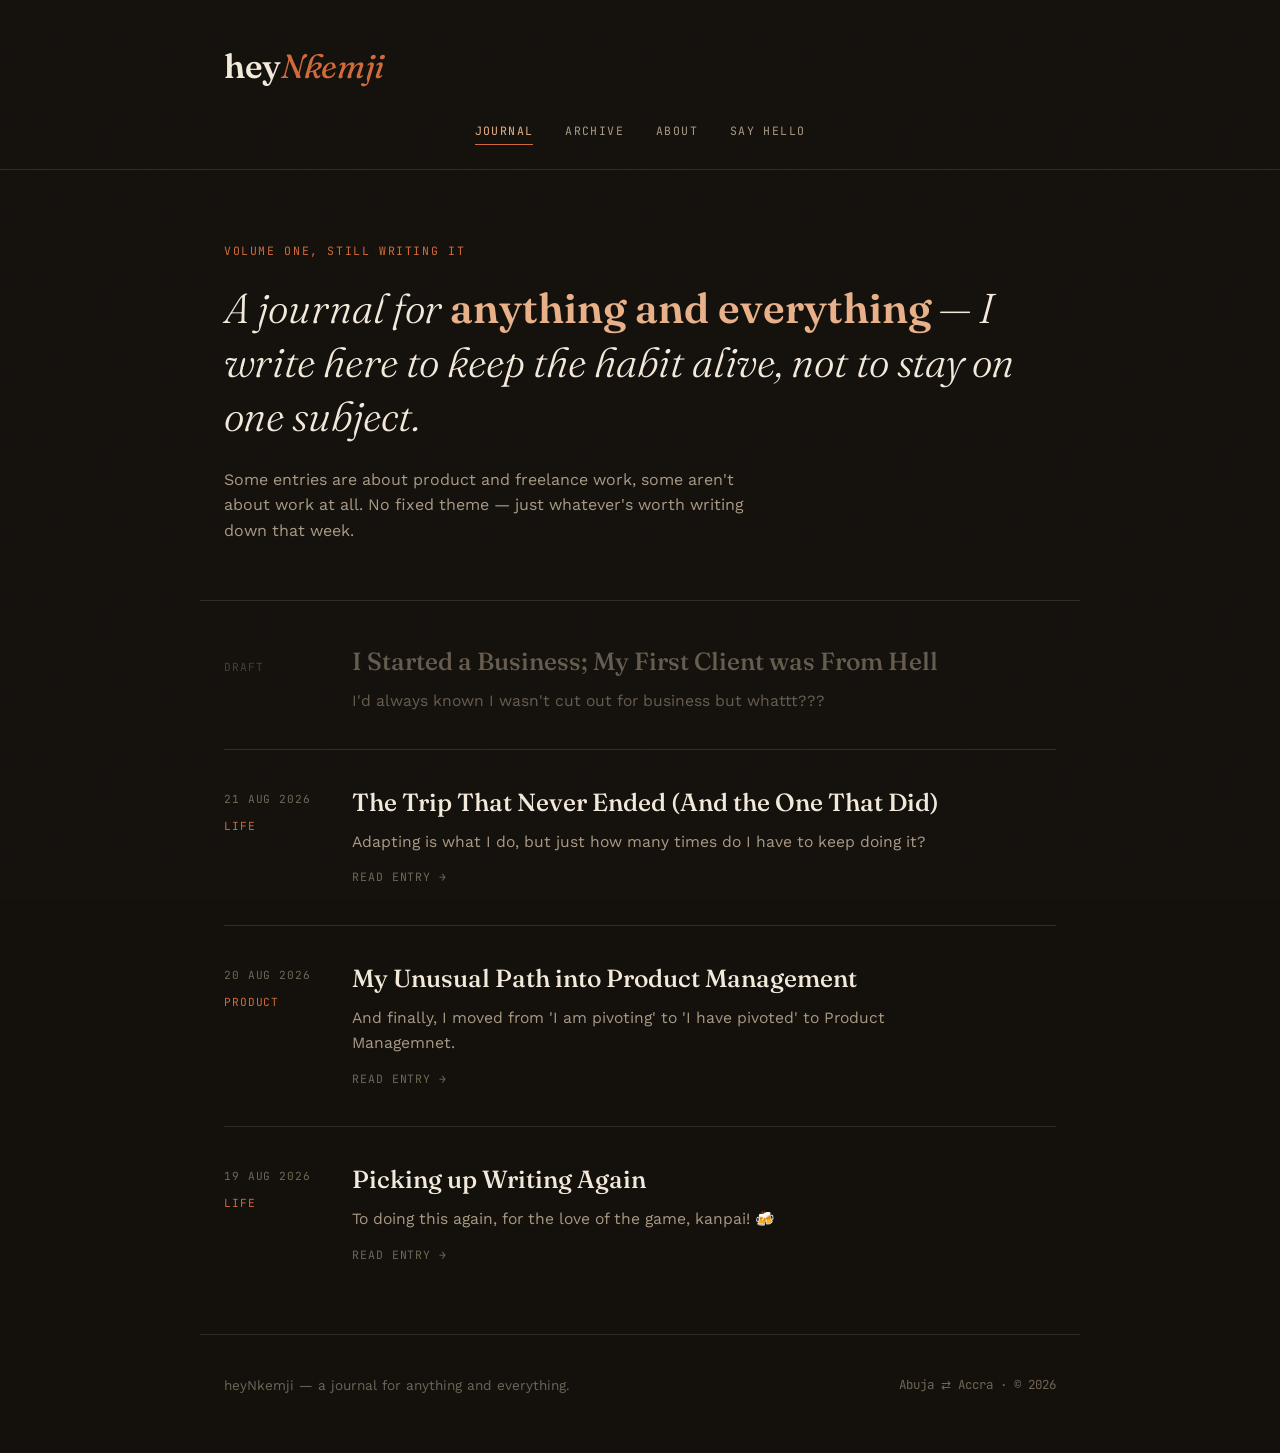
==== index.html @ 1794e3d2 "Updated favicon and OG image" ====
<!DOCTYPE html>
<html lang="en">
<head>
<meta charset="UTF-8">
<meta name="viewport" content="width=device-width, initial-scale=1.0">
<title>heyNkemji — journal</title>
<meta name="description" content="Notes on product, freelance work, and building things — written by Nkemji.">
<link rel="preconnect" href="https://fonts.googleapis.com">
<link rel="preconnect" href="https://fonts.gstatic.com" crossorigin>
<link href="https://fonts.googleapis.com/css2?family=Fraunces:ital,wght@0,300;0,500;0,600;1,300;1,400&family=Work+Sans:wght@400;500&family=JetBrains+Mono:wght@400;500&display=swap" rel="stylesheet">
<link rel="icon" type="image/png" href="/favicon.png">
<link rel="apple-touch-icon" href="/favicon.png">
<link rel="stylesheet" href="css/styles.css">
</head>
<body>

<header class="masthead">
  <div class="masthead__top wrap">
    <a href="index.html" class="wordmark">hey<em>Nkemji</em></a>
    <button class="nav-toggle" aria-label="Toggle navigation" aria-expanded="false">
      <span></span><span></span><span></span>
    </button>
  </div>
  <nav class="site-nav" id="site-nav">
    <div class="wrap" style="display:flex; gap:2rem; flex-wrap:wrap;">
      <a href="index.html" aria-current="page">Journal</a>
      <a href="archive.html">Archive</a>
      <a href="about.html">About</a>
      <a href="contact.html">Say hello</a>
    </div>
  </nav>
</header>

<section class="intro wrap">
  <span class="intro__eyebrow">Volume one, still writing it</span>
  <p class="intro__statement">
    A journal for <strong>anything and everything</strong> — I write here to keep the habit alive, not to stay on one subject.
  </p>
  <p class="intro__sub">
    Some entries are about product and freelance work, some aren't about work at all. No fixed theme — just whatever's worth writing down that week.
  </p>
</section>

<main class="wrap">
  <div class="entries">
<!-- ENTRIES:START -->
    <article class="entry entry--draft">
      <div class="entry__meta">
        <span class="tag">Draft</span>
      </div>
      <div>
        <h2 class="entry__title"><span>I Started a Business; My First Client was From Hell</span></h2>
        <p class="entry__excerpt">I'd always known I wasn't cut out for business but whattt???</p>
      </div>
    </article>

    <article class="entry">
      <div class="entry__meta">
        <time datetime="2026-08-21">21 Aug 2026</time>
        <span class="tag">Life</span>
      </div>
      <div>
        <h2 class="entry__title"><a href="the-trip-that-never-ended.html">The Trip That Never Ended (And the One That Did)</a></h2>
        <p class="entry__excerpt">Adapting is what I do, but just how many times do I have to keep doing it?</p>
        <a class="entry__read" href="the-trip-that-never-ended.html">Read entry</a>
      </div>
    </article>

    <article class="entry">
      <div class="entry__meta">
        <time datetime="2026-08-20">20 Aug 2026</time>
        <span class="tag">Product</span>
      </div>
      <div>
        <h2 class="entry__title"><a href="notes-on-becoming-a-product-manager.html">My Unusual Path into Product Management</a></h2>
        <p class="entry__excerpt">And finally, I moved from 'I am pivoting' to 'I have pivoted' to Product Managemnet.</p>
        <a class="entry__read" href="notes-on-becoming-a-product-manager.html">Read entry</a>
      </div>
    </article>

    <article class="entry">
      <div class="entry__meta">
        <time datetime="2026-08-19">19 Aug 2026</time>
        <span class="tag">Life</span>
      </div>
      <div>
        <h2 class="entry__title"><a href="picking-up-writing-again.html">Picking up Writing Again</a></h2>
        <p class="entry__excerpt">To doing this again, for the love of the game, kanpai! 🍻</p>
        <a class="entry__read" href="picking-up-writing-again.html">Read entry</a>
      </div>
    </article>
<!-- ENTRIES:END -->
  </div>
</main>

<footer class="site-footer wrap">
  <p>heyNkemji — a journal for anything and everything.</p>
  <p class="footer-meta">Abuja ⇄ Accra · © <span id="year"></span></p>
</footer>

<script src="js/main.js"></script>
</body>
</html>
---- css/styles.css ----
/* ==========================================================================
   heyNkemji — stylesheet
   A dark, editorial personal journal. Warm espresso background, burnt-orange
   accent, Fraunces for voice, Work Sans for reading, JetBrains Mono for
   marginalia (dates, tags, labels).
   ========================================================================== */

:root {
  --bg: #14110d;
  --bg-alt: #1c1812;
  --bg-raised: #221c15;
  --ink: #f2e9db;
  --ink-dim: #a89984;
  --ink-faint: #6f6555;
  --accent: #cf6a3a;
  --accent-soft: #e8b088;
  --line: #332c22;

  --font-display: "Fraunces", Georgia, serif;
  --font-body: "Work Sans", -apple-system, BlinkMacSystemFont, sans-serif;
  --font-mono: "JetBrains Mono", ui-monospace, Menlo, monospace;

  --wrap: 880px;
  --wrap-wide: 1040px;
}

/* -------------------- reset -------------------- */
*, *::before, *::after { box-sizing: border-box; }
html { scroll-behavior: smooth; }
body {
  margin: 0;
  background: var(--bg);
  color: var(--ink);
  font-family: var(--font-body);
  font-size: 16px;
  line-height: 1.6;
  -webkit-font-smoothing: antialiased;
  position: relative;
}
img { max-width: 100%; display: block; }
a { color: inherit; text-decoration: none; }
ul { list-style: none; margin: 0; padding: 0; }
h1, h2, h3, p { margin: 0; }
button { font: inherit; background: none; border: none; color: inherit; cursor: pointer; }

/* film-grain atmosphere, signature texture across every page */
body::before {
  content: "";
  position: fixed;
  inset: 0;
  z-index: 999;
  pointer-events: none;
  opacity: 0.045;
  mix-blend-mode: overlay;
  background-image: url("data:image/svg+xml,%3Csvg xmlns='http://www.w3.org/2000/svg' width='160' height='160'%3E%3Cfilter id='n'%3E%3CfeTurbulence type='fractalNoise' baseFrequency='0.9' numOctaves='2' stitchTiles='stitch'/%3E%3C/filter%3E%3Crect width='100%25' height='100%25' filter='url(%23n)'/%3E%3C/svg%3E");
}

@media (prefers-reduced-motion: reduce) {
  html { scroll-behavior: auto; }
  * { animation-duration: 0.001ms !important; transition-duration: 0.001ms !important; }
}

:focus-visible {
  outline: 2px solid var(--accent);
  outline-offset: 3px;
}

.wrap { max-width: var(--wrap); margin: 0 auto; padding: 0 1.5rem; }
.wrap--wide { max-width: var(--wrap-wide); }

/* -------------------- links with a hand-drawn underline -------------------- */
.inline-link {
  position: relative;
  color: var(--ink);
  border-bottom: 1px solid var(--ink-faint);
  transition: border-color 0.2s ease, color 0.2s ease;
}
.inline-link:hover { color: var(--accent-soft); border-color: var(--accent); }

/* -------------------- masthead -------------------- */
.masthead {
  border-bottom: 1px solid var(--line);
  padding-top: 2.5rem;
}
.masthead__top {
  display: flex;
  align-items: center;
  justify-content: space-between;
  padding-bottom: 1.75rem;
}
.wordmark {
  font-family: var(--font-display);
  font-weight: 600;
  font-size: clamp(1.6rem, 3vw, 2.1rem);
  letter-spacing: -0.01em;
  color: var(--ink);
}
.wordmark em {
  font-style: italic;
  font-weight: 400;
  color: var(--accent);
}

.nav-toggle {
  display: none;
  flex-direction: column;
  gap: 5px;
  padding: 6px;
}
.nav-toggle span {
  width: 22px;
  height: 2px;
  background: var(--ink);
  border-radius: 2px;
  transition: transform 0.2s ease, opacity 0.2s ease;
}

.site-nav {
  display: flex;
  gap: 2rem;
  padding-bottom: 1.5rem;
  font-family: var(--font-mono);
  font-size: 0.72rem;
  letter-spacing: 0.12em;
  text-transform: uppercase;
}
.site-nav a {
  color: var(--ink-dim);
  padding-bottom: 4px;
  border-bottom: 1px solid transparent;
  transition: color 0.2s ease, border-color 0.2s ease;
}
.site-nav a:hover,
.site-nav a[aria-current="page"] {
  color: var(--accent-soft);
  border-color: var(--accent);
}

@media (max-width: 640px) {
  .nav-toggle { display: flex; }
  .site-nav {
    flex-direction: column;
    gap: 1rem;
    max-height: 0;
    overflow: hidden;
    padding-bottom: 0;
    transition: max-height 0.25s ease;
  }
  .site-nav.is-open {
    max-height: 260px;
    padding-bottom: 1.5rem;
  }
}

/* -------------------- hero / intro -------------------- */
.intro {
  padding-top: 4.5rem;
  padding-bottom: 3.5rem;
  border-bottom: 1px solid var(--line);
}
.intro__eyebrow {
  font-family: var(--font-mono);
  font-size: 0.72rem;
  letter-spacing: 0.14em;
  text-transform: uppercase;
  color: var(--accent);
  margin-bottom: 1.25rem;
  display: block;
}
.intro__statement {
  font-family: var(--font-display);
  font-weight: 300;
  font-style: italic;
  font-size: clamp(1.6rem, 4vw, 2.6rem);
  line-height: 1.3;
  color: var(--ink);
  max-width: 34ch;
}
.intro__statement strong {
  font-style: normal;
  font-weight: 600;
  color: var(--accent-soft);
}
.intro__sub {
  margin-top: 1.5rem;
  color: var(--ink-dim);
  max-width: 52ch;
  font-size: 1rem;
}

/* -------------------- entry list (the gutter layout) -------------------- */
.entries { padding: 0.5rem 0 2rem; }
.entry {
  display: grid;
  grid-template-columns: 96px 1fr;
  gap: 2rem;
  padding: 2.25rem 0;
  border-top: 1px solid var(--line);
}
.entry:first-child { border-top: none; }
.entry__meta {
  font-family: var(--font-mono);
  font-size: 0.7rem;
  letter-spacing: 0.08em;
  text-transform: uppercase;
  color: var(--ink-faint);
  padding-top: 0.3rem;
}
.entry__meta .tag {
  display: block;
  margin-top: 0.6rem;
  color: var(--accent);
}
.entry__title {
  font-family: var(--font-display);
  font-weight: 500;
  font-size: clamp(1.2rem, 2.4vw, 1.55rem);
  line-height: 1.35;
}
.entry__title a { transition: color 0.2s ease; }
.entry__title a:hover { color: var(--accent-soft); }
.entry__excerpt {
  margin-top: 0.6rem;
  color: var(--ink-dim);
  font-size: 0.98rem;
  max-width: 60ch;
}
.entry__read {
  display: inline-block;
  margin-top: 0.9rem;
  font-family: var(--font-mono);
  font-size: 0.72rem;
  letter-spacing: 0.08em;
  text-transform: uppercase;
  color: var(--ink-faint);
}
.entry__read::after { content: " →"; }

@media (max-width: 640px) {
  .entry { grid-template-columns: 1fr; gap: 0.6rem; }
  .entry__meta { display: flex; align-items: center; gap: 1rem; }
  .entry__meta .tag { margin-top: 0; }
}

/* draft entries: visible in the feed as "coming up", but not clickable */
.entry--draft { opacity: 0.55; }
.entry--draft .entry__title span { color: var(--ink-dim); cursor: default; }
.entry--draft .tag { color: var(--ink-faint); }

/* -------------------- buttons -------------------- */
.btn {
  display: inline-flex;
  align-items: center;
  gap: 0.5rem;
  font-family: var(--font-mono);
  font-size: 0.75rem;
  letter-spacing: 0.08em;
  text-transform: uppercase;
  padding: 0.85rem 1.4rem;
  border: 1px solid var(--accent);
  color: var(--accent-soft);
  border-radius: 2px;
  transition: background 0.2s ease, color 0.2s ease;
}
.btn:hover { background: var(--accent); color: var(--bg); }

/* -------------------- footer -------------------- */
.site-footer {
  border-top: 1px solid var(--line);
  padding: 2.5rem 1.5rem 3.5rem;
  display: flex;
  flex-wrap: wrap;
  justify-content: space-between;
  gap: 0.5rem;
  color: var(--ink-faint);
  font-size: 0.85rem;
}
.footer-meta { font-family: var(--font-mono); font-size: 0.78rem; }

/* -------------------- about page -------------------- */
.about-hero {
  display: grid;
  grid-template-columns: 220px 1fr;
  gap: 3rem;
  padding-top: 4rem;
  padding-bottom: 4rem;
  border-bottom: 1px solid var(--line);
  align-items: start;
}
.about-portrait {
  aspect-ratio: 4 / 5;
  background: var(--bg-alt);
  border: 1px solid var(--line);
  border-radius: 2px;
  display: flex;
  align-items: center;
  justify-content: center;
  object-fit: cover;
  filter: grayscale(100%) contrast(1.5);
}
.about-hero h1 {
  font-family: var(--font-display);
  font-weight: 300;
  font-style: italic;
  font-size: clamp(1.5rem, 3.4vw, 2.2rem);
  line-height: 1.35;
  color: var(--ink);
}
.about-hero p { margin-top: 1.25rem; color: var(--ink-dim); max-width: 56ch; }

.about-list {
  padding-top: 3.5rem;
  padding-bottom: 3.5rem;
  border-bottom: 1px solid var(--line);
}
.about-list h2 {
  font-family: var(--font-mono);
  font-size: 0.72rem;
  letter-spacing: 0.14em;
  text-transform: uppercase;
  color: var(--accent);
  margin-bottom: 1.75rem;
}
.about-list ul { display: grid; gap: 1.25rem; }
.about-list li {
  display: grid;
  grid-template-columns: 140px 1fr;
  gap: 1.5rem;
  padding-bottom: 1.25rem;
  border-bottom: 1px solid var(--line);
  color: var(--ink-dim);
}
.about-list li:last-child { border-bottom: none; }
.about-list li strong {
  font-family: var(--font-display);
  font-weight: 500;
  color: var(--ink);
  font-size: 1.05rem;
}

@media (max-width: 640px) {
  .about-hero { grid-template-columns: 1fr; }
  .about-portrait { max-width: 220px; }
  .about-list li { grid-template-columns: 1fr; gap: 0.35rem; }
}

/* -------------------- contact page -------------------- */
.contact-hero {
  padding-top: 4.5rem;
  padding-bottom: 3rem;
  border-bottom: 1px solid var(--line);
}
.contact-hero h1 {
  font-family: var(--font-display);
  font-weight: 300;
  font-style: italic;
  font-size: clamp(1.7rem, 4vw, 2.5rem);
  max-width: 20ch;
}
.contact-hero p { margin-top: 1.25rem; color: var(--ink-dim); max-width: 52ch; }

.contact-links {
  padding: 3rem 0 4rem;
  display: grid;
  gap: 1px;
  background: var(--line);
  border: 1px solid var(--line);
}
.contact-links a {
  background: var(--bg);
  padding: 1.5rem 1.75rem;
  display: flex;
  justify-content: space-between;
  align-items: center;
  transition: background 0.2s ease;
}
.contact-links a:hover { background: var(--bg-alt); }
.contact-links .label {
  font-family: var(--font-mono);
  font-size: 0.72rem;
  letter-spacing: 0.1em;
  text-transform: uppercase;
  color: var(--ink-faint);
}
.contact-links .value {
  font-family: var(--font-display);
  font-size: 1.15rem;
  color: var(--ink);
}
.contact-links a:hover .value { color: var(--accent-soft); }

/* -------------------- single post -------------------- */
.post-header {
  padding-top: 4rem;
  padding-bottom: 2.5rem;
  border-bottom: 1px solid var(--line);
}
.post-header .entry__meta {
  display: flex;
  gap: 1.25rem;
  align-items: center;
  padding-top: 0;
  margin-bottom: 1.5rem;
}
.post-header h1 {
  font-family: var(--font-display);
  font-weight: 500;
  font-size: clamp(1.9rem, 5vw, 3rem);
  line-height: 1.2;
  max-width: 20ch;
}
.post-header .dek {
  margin-top: 1.25rem;
  color: var(--ink-dim);
  font-size: 1.1rem;
  max-width: 56ch;
}

.post-body {
  display: grid;
  grid-template-columns: 96px 1fr;
  gap: 2rem;
  padding-top: 3rem;
  padding-bottom: 3rem;
}
.post-body__gutter {
  font-family: var(--font-mono);
  font-size: 0.7rem;
  letter-spacing: 0.08em;
  text-transform: uppercase;
  color: var(--ink-faint);
  position: sticky;
  top: 2rem;
  align-self: start;
}
.post-body__gutter span { display: block; margin-bottom: 1rem; }
.post-body__content { max-width: 66ch; font-size: 1.05rem; color: var(--ink); }
.post-body__content p { margin-bottom: 1.4rem; }
.post-body__content h2 {
  font-family: var(--font-display);
  font-weight: 500;
  font-size: 1.5rem;
  margin: 1rem 0 1rem;
  color: var(--ink);
}
.post-body__content h2:first-child {
  margin: 0rem 0 1rem;
}
.post-body__content blockquote {
  margin: 2.5rem 0;
  padding-left: 1.5rem;
  border-left: 2px solid var(--accent);
  font-family: var(--font-display);
  font-style: italic;
  font-size: 1.3rem;
  color: var(--accent-soft);
  line-height: 1.5;
}

@media (max-width: 640px) {
  .post-body { grid-template-columns: 1fr; }
  .post-body__gutter {
    position: static;
    display: flex;
    gap: 1.25rem;
    flex-wrap: wrap;
  }
}

.post-nav {
  border-top: 1px solid var(--line);
  padding-top: 2.5rem;
  padding-bottom: 3.5rem;
  display: grid;
  grid-template-columns: 1fr 1fr;
  gap: 1.5rem;
}
.post-nav a {
  padding: 1.5rem;
  border: 1px solid var(--line);
  transition: border-color 0.2s ease;
}
.post-nav a:hover { border-color: var(--accent); }
.post-nav .label {
  font-family: var(--font-mono);
  font-size: 0.68rem;
  letter-spacing: 0.1em;
  text-transform: uppercase;
  color: var(--ink-faint);
}
.post-nav .title {
  margin-top: 0.5rem;
  font-family: var(--font-display);
  font-size: 1.05rem;
  color: var(--ink);
}
.post-nav .next { text-align: right; }

@media (max-width: 640px) {
  .post-nav { grid-template-columns: 1fr; }
  .post-nav .next { text-align: left; }
}

/* -------------------- archive page -------------------- */
.archive-year {
  padding: 2.5rem 0;
  border-top: 1px solid var(--line);
}
.archive-year:first-of-type { border-top: none; }
.archive-year h2 {
  font-family: var(--font-mono);
  font-size: 0.72rem;
  letter-spacing: 0.14em;
  color: var(--accent);
  margin-bottom: 1.5rem;
}
.archive-row {
  display: flex;
  justify-content: space-between;
  gap: 1.5rem;
  padding: 0.9rem 0;
  border-bottom: 1px dashed var(--line);
}
.archive-row:last-child { border-bottom: none; }
.archive-row a {
  font-family: var(--font-display);
  font-size: 1.1rem;
  color: var(--ink);
  transition: color 0.2s ease;
}
.archive-row a:hover { color: var(--accent-soft); }
.archive-row .archive-date {
  font-family: var(--font-mono);
  font-size: 0.72rem;
  color: var(--ink-faint);
  white-space: nowrap;
  padding-top: 0.2rem;
}
.archive-row--draft { opacity: 0.5; }
.archive-row--draft span:first-child {
  font-family: var(--font-display);
  font-size: 1.1rem;
  color: var(--ink-dim);
}

/* ==========================================================================
   Comments Section
   ========================================================================== */

.comments-section {
  width: 100%;
  max-width: var(--content-width, 680px); /* Matches post max-width */
  margin: 3.5rem auto 2rem auto;
  padding: 2.5rem 1.5rem 0 1.5rem; /* 1.5rem side gutters prevent touching screen edge */
  border-top: 1px solid rgba(255, 255, 255, 0.08);
  box-sizing: border-box;
}

/* Matches exact "THOUGHTS?" label styling */
.comments-title {
 
  font-family: var(--font-mono, monospace, -apple-system, sans-serif);
  font-size: 0.8rem;
  font-weight: 700;
  text-transform: uppercase;
  letter-spacing: 0.14em;
 color: var(--accent);
  margin-bottom: 0.75rem;
}

.comment-form {
  display: flex;
  flex-direction: column;
  gap: 0.75rem;
  margin-bottom: 2.5rem;
  width: 100%;
}

.form-row {
  display: flex;
  gap: 0.75rem;
  width: 100%;
}

.comment-form input,
.comment-form textarea {
  width: 100%;
  padding: 0.75rem 0.9rem;
  background: rgba(255, 255, 255, 0.02);
  border: 1px solid rgba(255, 255, 255, 0.12);
  border-radius: 6px;
  color: #e5e5e5;
  font-family: inherit;
  font-size: 0.9rem;
  box-sizing: border-box;
  transition: border-color 0.2s ease, background 0.2s ease;
}

.comment-form input::placeholder,
.comment-form textarea::placeholder {
  color: rgba(255, 255, 255, 0.35);
  font-size: 0.88rem;
}

.comment-form input:focus,
.comment-form textarea:focus {
  outline: none;
  border-color: #c96b3b;
  background: rgba(255, 255, 255, 0.04);
}

.comment-form button {
  align-self: flex-start;
  padding: 0.65rem 1.4rem;
  background: #c96b3b;
  color: #141211;
  border: none;
  border-radius: 6px;
  cursor: pointer;
  font-weight: 600;
  font-size: 0.9rem;
  transition: opacity 0.2s ease;
}

.comment-form button:hover {
  opacity: 0.9;
}

.comment-form button:disabled {
  opacity: 0.4;
  cursor: not-allowed;
}

/* Rendered comments */
.comment-item {
  padding: 1rem 0;
  border-bottom: 1px solid rgba(255, 255, 255, 0.05);
}

.nomargin { margin: 0; }

.comment-header {
  display: flex;
  justify-content: space-between;
  align-items: baseline;
  margin-bottom: 0.4rem;
}

.comment-author {
  color: #fff;
  font-size: 0.9rem;
  font-weight: 600;
}

.comment-header time {
  color: rgba(255, 255, 255, 0.35);
  font-size: 0.75rem;
  font-family: var(--font-mono, monospace);
}

.comment-content {
  color: rgba(255, 255, 255, 0.8);
  font-size: 0.92rem;
  line-height: 1.6;
}

.loading-state,
.empty-state,
.error-state {
  color: rgba(255, 255, 255, 0.4);
  font-size: 0.85rem;
  font-style: italic;
}

/* Mobile viewport adjustments */
@media (max-width: 640px) {
  .comments-section {
    padding-left: 1.25rem;
    padding-right: 1.25rem;
  }

  .form-row {
    flex-direction: column;
    gap: 0.75rem;
  }

  .comment-form button {
    width: 100%;
  }
}
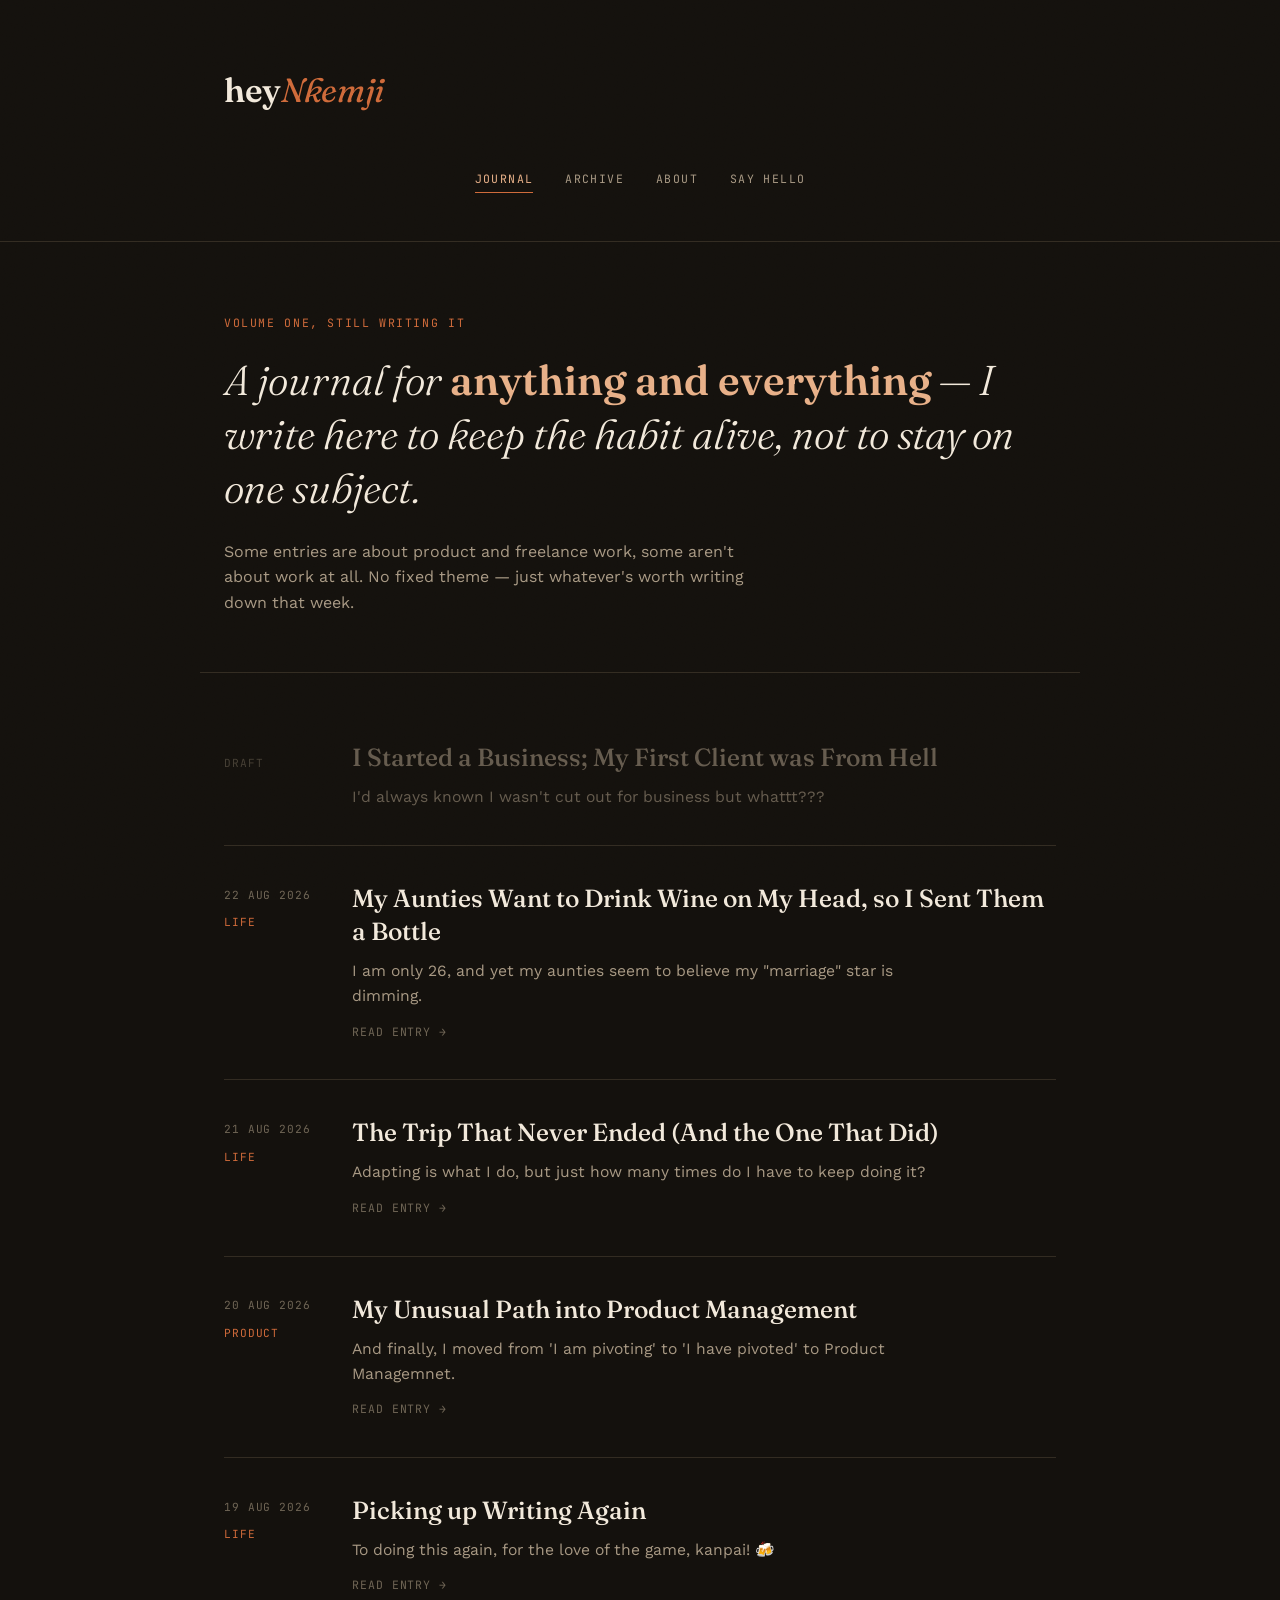
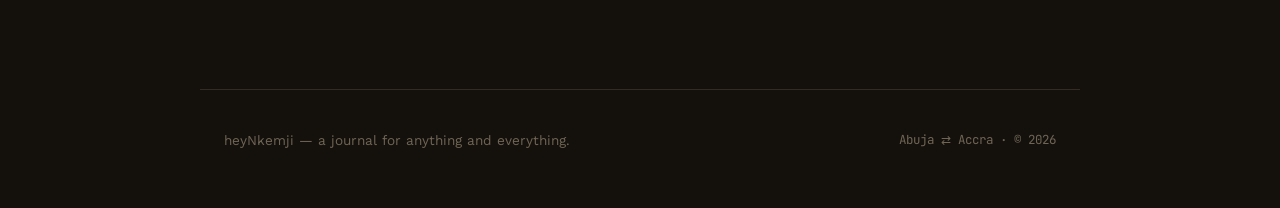
==== commit 13005b6a: "Blog Post 4" ====
--- a/index.html
+++ b/index.html
@@ -4,12 +4,27 @@
 <meta charset="UTF-8">
 <meta name="viewport" content="width=device-width, initial-scale=1.0">
 <title>heyNkemji — journal</title>
-<meta name="description" content="Notes on product, freelance work, and building things — written by Nkemji.">
+<meta name="description" content="A journal for anything and everything — written by Nkemji.">
 <link rel="preconnect" href="https://fonts.googleapis.com">
 <link rel="preconnect" href="https://fonts.gstatic.com" crossorigin>
 <link href="https://fonts.googleapis.com/css2?family=Fraunces:ital,wght@0,300;0,500;0,600;1,300;1,400&family=Work+Sans:wght@400;500&family=JetBrains+Mono:wght@400;500&display=swap" rel="stylesheet">
 <link rel="icon" type="image/png" href="/favicon.png">
 <link rel="apple-touch-icon" href="/favicon.png">
+<!-- Open Graph / Facebook / WhatsApp / LinkedIn -->
+  <meta property="og:type" content="article">
+  <meta property="og:site_name" content="heyNkemji">
+  <meta property="og:title" content="heyNkemji — journal">
+  <meta property="og:description" content="A journal for anything and everything — written by Nkemji.">
+  <meta property="og:url" content="https://heynkemji.vercel.app/index.html">
+  <meta property="og:image" content="https://heynkemji.vercel.app/og-image.jpg">
+  <meta property="og:image:width" content="1200">
+  <meta property="og:image:height" content="630">
+
+  <!-- Twitter / X Cards -->
+  <meta name="twitter:card" content="summary_large_image">
+  <meta name="twitter:title" content="heyNkemji — journal">
+  <meta name="twitter:description" content="A journal for anything and everything — written by Nkemji.">
+  <meta name="twitter:image" content="https://heynkemji.vercel.app/og-image.jpg">
 <link rel="stylesheet" href="css/styles.css">
 </head>
 <body>
@@ -51,6 +66,18 @@
       <div>
         <h2 class="entry__title"><span>I Started a Business; My First Client was From Hell</span></h2>
         <p class="entry__excerpt">I'd always known I wasn't cut out for business but whattt???</p>
+      </div>
+    </article>
+
+    <article class="entry">
+      <div class="entry__meta">
+        <time datetime="2026-08-22">22 Aug 2026</time>
+        <span class="tag">Life</span>
+      </div>
+      <div>
+        <h2 class="entry__title"><a href="my-aunties-want-to-drink-wine-on-top-of-my-head.html">My Aunties Want to Drink Wine on My Head, so I Sent Them a Bottle</a></h2>
+        <p class="entry__excerpt">I am only 26, and yet my aunties seem to believe my "marriage" star is dimming.</p>
+        <a class="entry__read" href="my-aunties-want-to-drink-wine-on-top-of-my-head.html">Read entry</a>
       </div>
     </article>
 
--- a/css/styles.css
+++ b/css/styles.css
@@ -65,7 +65,7 @@
   outline-offset: 3px;
 }
 
-.wrap { max-width: var(--wrap); margin: 0 auto; padding: 0 1.5rem; }
+.wrap { max-width: var(--wrap); margin: 0 auto; padding: 1.5rem; }
 .wrap--wide { max-width: var(--wrap-wide); }
 
 /* -------------------- links with a hand-drawn underline -------------------- */
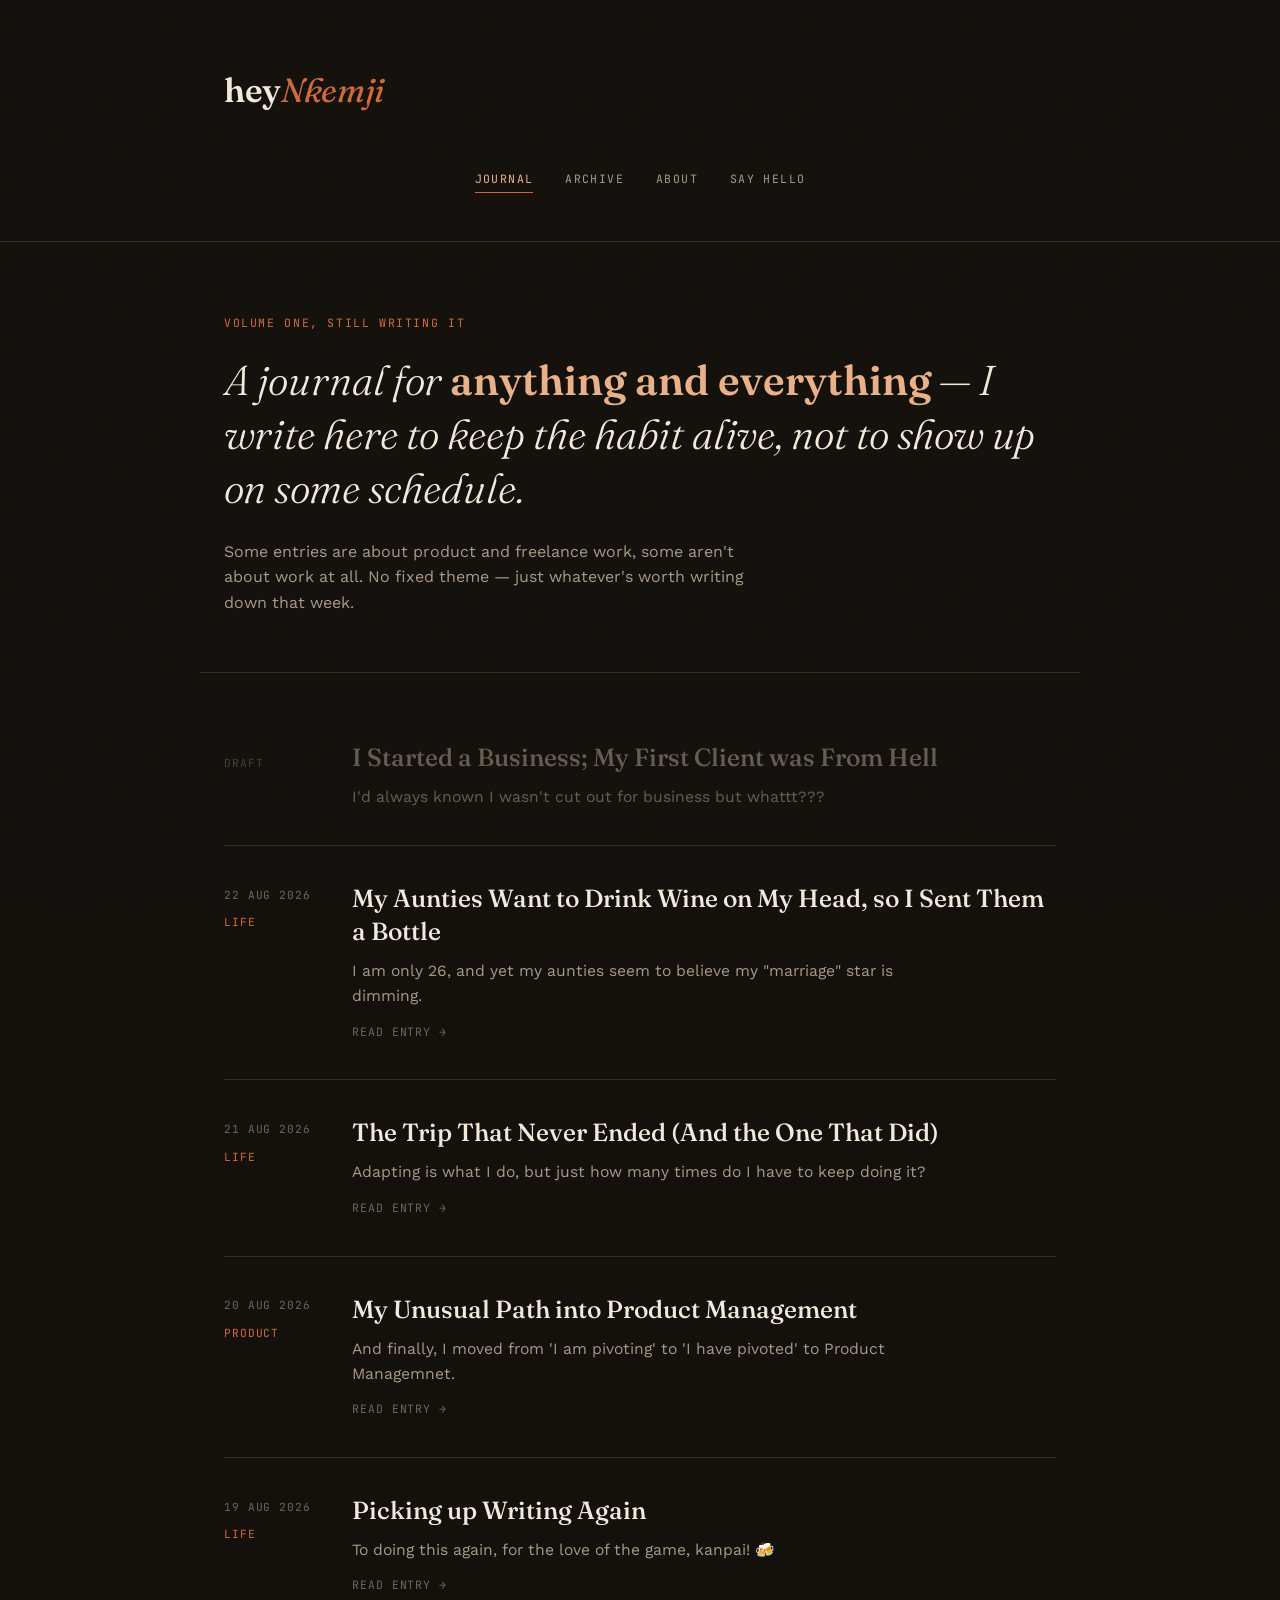
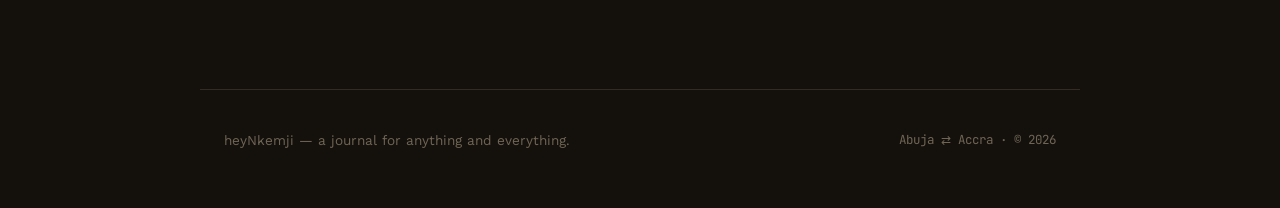
==== commit 5350e551: "Edited home page heading" ====
--- a/index.html
+++ b/index.html
@@ -1,7 +1,16 @@
 <!DOCTYPE html>
 <html lang="en">
 <head>
-<meta charset="UTF-8">
+<!-- Google tag (gtag.js) -->
+  <script async src="https://www.googletagmanager.com/gtag/js?id=G-J013FSRH0H"></script>
+  <script>
+    window.dataLayer = window.dataLayer || [];
+    function gtag(){dataLayer.push(arguments);}
+    gtag('js', new Date());
+
+    gtag('config', 'G-J013FSRH0H');
+  </script>
+  <meta charset="UTF-8">
 <meta name="viewport" content="width=device-width, initial-scale=1.0">
 <title>heyNkemji — journal</title>
 <meta name="description" content="A journal for anything and everything — written by Nkemji.">
@@ -49,7 +58,7 @@
 <section class="intro wrap">
   <span class="intro__eyebrow">Volume one, still writing it</span>
   <p class="intro__statement">
-    A journal for <strong>anything and everything</strong> — I write here to keep the habit alive, not to stay on one subject.
+    A journal for <strong>anything and everything</strong> — I write here to keep the habit alive, not to show up on some schedule.
   </p>
   <p class="intro__sub">
     Some entries are about product and freelance work, some aren't about work at all. No fixed theme — just whatever's worth writing down that week.
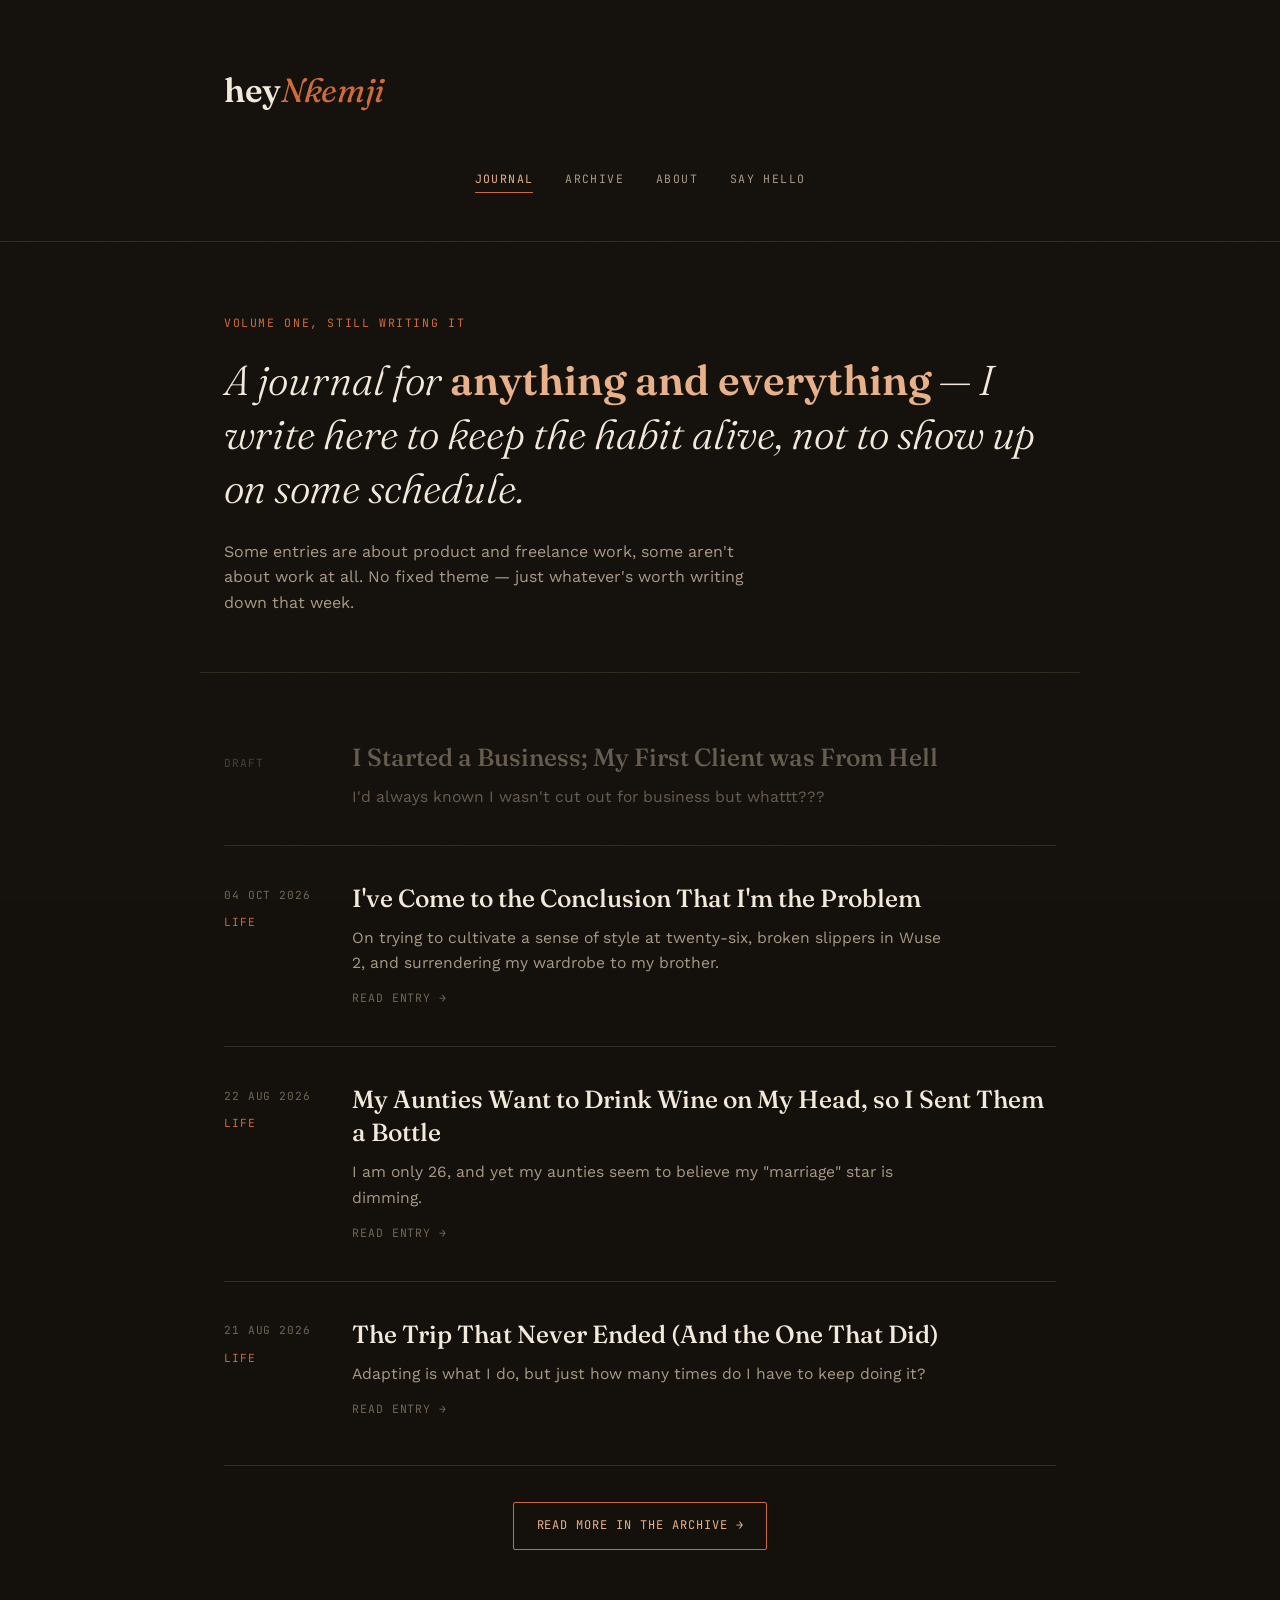
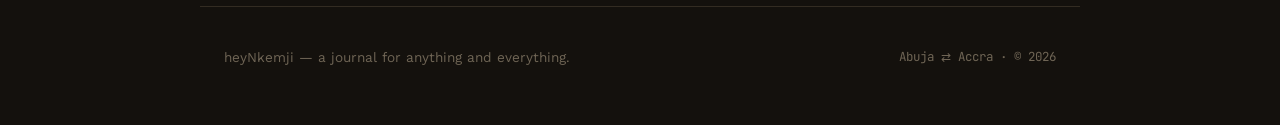
==== commit bccc1863: "Added sprezzatura post" ====
--- a/index.html
+++ b/index.html
@@ -80,6 +80,18 @@
 
     <article class="entry">
       <div class="entry__meta">
+        <time datetime="2026-10-04">04 Oct 2026</time>
+        <span class="tag">Life</span>
+      </div>
+      <div>
+        <h2 class="entry__title"><a href="ive-come-to-the-conclusion-that-im-the-problem.html">I've Come to the Conclusion That I'm the Problem</a></h2>
+        <p class="entry__excerpt">On trying to cultivate a sense of style at twenty-six, broken slippers in Wuse 2, and surrendering my wardrobe to my brother.</p>
+        <a class="entry__read" href="ive-come-to-the-conclusion-that-im-the-problem.html">Read entry</a>
+      </div>
+    </article>
+
+    <article class="entry">
+      <div class="entry__meta">
         <time datetime="2026-08-22">22 Aug 2026</time>
         <span class="tag">Life</span>
       </div>
@@ -102,29 +114,9 @@
       </div>
     </article>
 
-    <article class="entry">
-      <div class="entry__meta">
-        <time datetime="2026-08-20">20 Aug 2026</time>
-        <span class="tag">Product</span>
-      </div>
-      <div>
-        <h2 class="entry__title"><a href="notes-on-becoming-a-product-manager.html">My Unusual Path into Product Management</a></h2>
-        <p class="entry__excerpt">And finally, I moved from 'I am pivoting' to 'I have pivoted' to Product Managemnet.</p>
-        <a class="entry__read" href="notes-on-becoming-a-product-manager.html">Read entry</a>
-      </div>
-    </article>
-
-    <article class="entry">
-      <div class="entry__meta">
-        <time datetime="2026-08-19">19 Aug 2026</time>
-        <span class="tag">Life</span>
-      </div>
-      <div>
-        <h2 class="entry__title"><a href="picking-up-writing-again.html">Picking up Writing Again</a></h2>
-        <p class="entry__excerpt">To doing this again, for the love of the game, kanpai! 🍻</p>
-        <a class="entry__read" href="picking-up-writing-again.html">Read entry</a>
-      </div>
-    </article>
+    <div class="entries__more">
+      <a class="btn" href="archive.html">Read more in the archive →</a>
+    </div>
 <!-- ENTRIES:END -->
   </div>
 </main>
--- a/css/styles.css
+++ b/css/styles.css
@@ -236,6 +236,13 @@
 }
 .entry__read::after { content: " →"; }
 
+.entries__more {
+  text-align: center;
+  padding-top: 2.25rem;
+  margin-top: 0.5rem;
+  border-top: 1px solid var(--line);
+}
+
 @media (max-width: 640px) {
   .entry { grid-template-columns: 1fr; gap: 0.6rem; }
   .entry__meta { display: flex; align-items: center; gap: 1rem; }
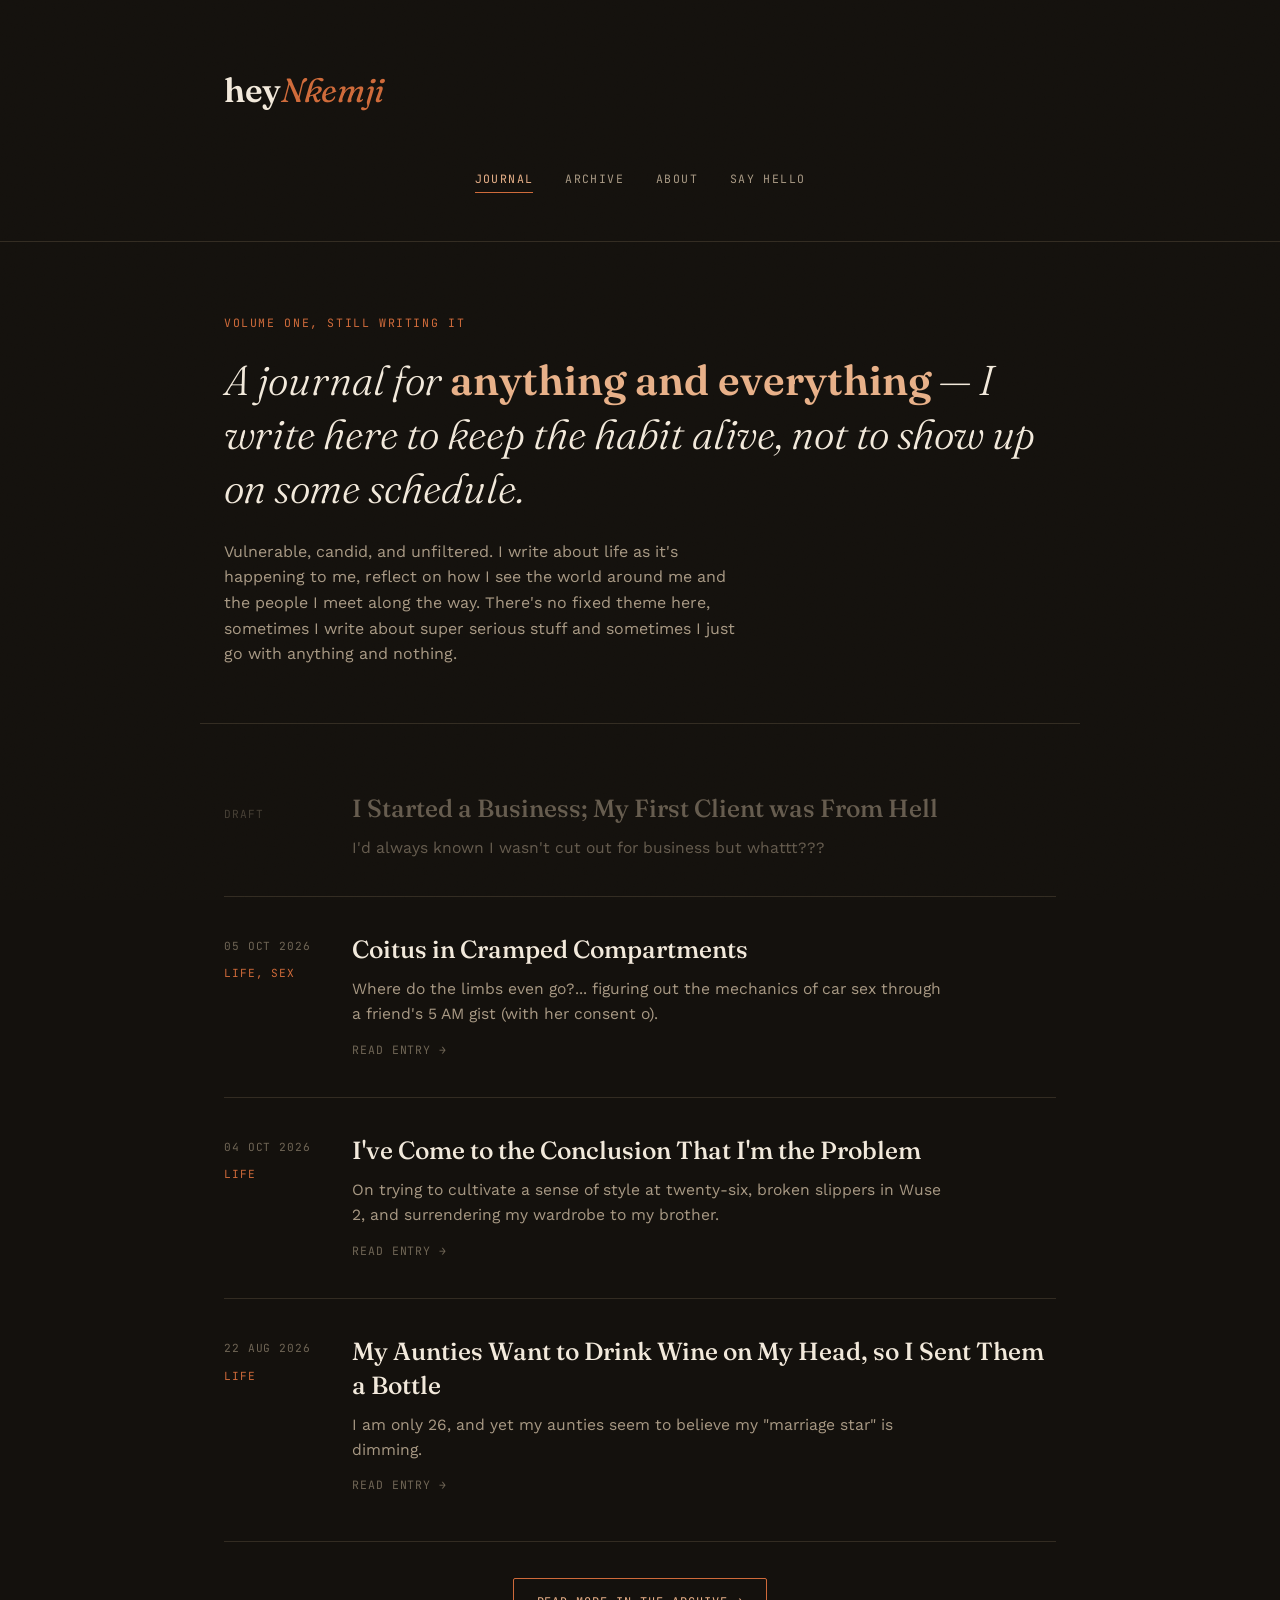
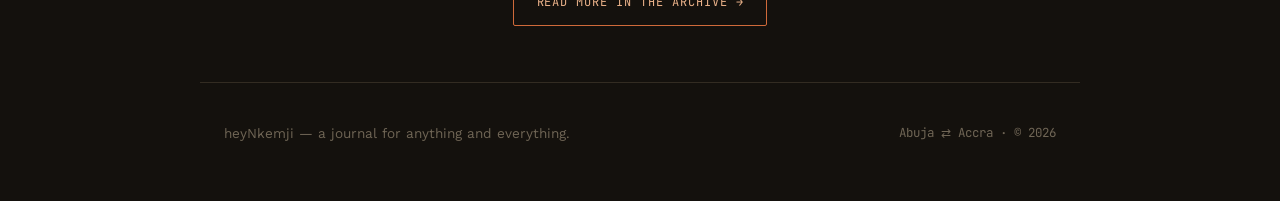
==== commit 11a847ad: "Published car sex piece" ====
--- a/index.html
+++ b/index.html
@@ -61,8 +61,7 @@
     A journal for <strong>anything and everything</strong> — I write here to keep the habit alive, not to show up on some schedule.
   </p>
   <p class="intro__sub">
-    Some entries are about product and freelance work, some aren't about work at all. No fixed theme — just whatever's worth writing down that week.
-  </p>
+    Vulnerable, candid, and unfiltered. I write about life as it's happening to me, reflect on how I see the world around me and the people I meet along the way. There's no fixed theme here, sometimes I write about super serious stuff and sometimes I just go with anything and nothing.
 </section>
 
 <main class="wrap">
@@ -75,6 +74,18 @@
       <div>
         <h2 class="entry__title"><span>I Started a Business; My First Client was From Hell</span></h2>
         <p class="entry__excerpt">I'd always known I wasn't cut out for business but whattt???</p>
+      </div>
+    </article>
+
+    <article class="entry">
+      <div class="entry__meta">
+        <time datetime="2026-10-05">05 Oct 2026</time>
+        <span class="tag">Life, Sex</span>
+      </div>
+      <div>
+        <h2 class="entry__title"><a href="coitus-in-cramped-compartments.html">Coitus in Cramped Compartments</a></h2>
+        <p class="entry__excerpt">Where do the limbs even go?... figuring out the mechanics of car sex through a friend's 5 AM gist (with her consent o).</p>
+        <a class="entry__read" href="coitus-in-cramped-compartments.html">Read entry</a>
       </div>
     </article>
 
@@ -97,20 +108,8 @@
       </div>
       <div>
         <h2 class="entry__title"><a href="my-aunties-want-to-drink-wine-on-top-of-my-head.html">My Aunties Want to Drink Wine on My Head, so I Sent Them a Bottle</a></h2>
-        <p class="entry__excerpt">I am only 26, and yet my aunties seem to believe my "marriage" star is dimming.</p>
+        <p class="entry__excerpt">I am only 26, and yet my aunties seem to believe my "marriage star" is dimming.</p>
         <a class="entry__read" href="my-aunties-want-to-drink-wine-on-top-of-my-head.html">Read entry</a>
-      </div>
-    </article>
-
-    <article class="entry">
-      <div class="entry__meta">
-        <time datetime="2026-08-21">21 Aug 2026</time>
-        <span class="tag">Life</span>
-      </div>
-      <div>
-        <h2 class="entry__title"><a href="the-trip-that-never-ended.html">The Trip That Never Ended (And the One That Did)</a></h2>
-        <p class="entry__excerpt">Adapting is what I do, but just how many times do I have to keep doing it?</p>
-        <a class="entry__read" href="the-trip-that-never-ended.html">Read entry</a>
       </div>
     </article>
 
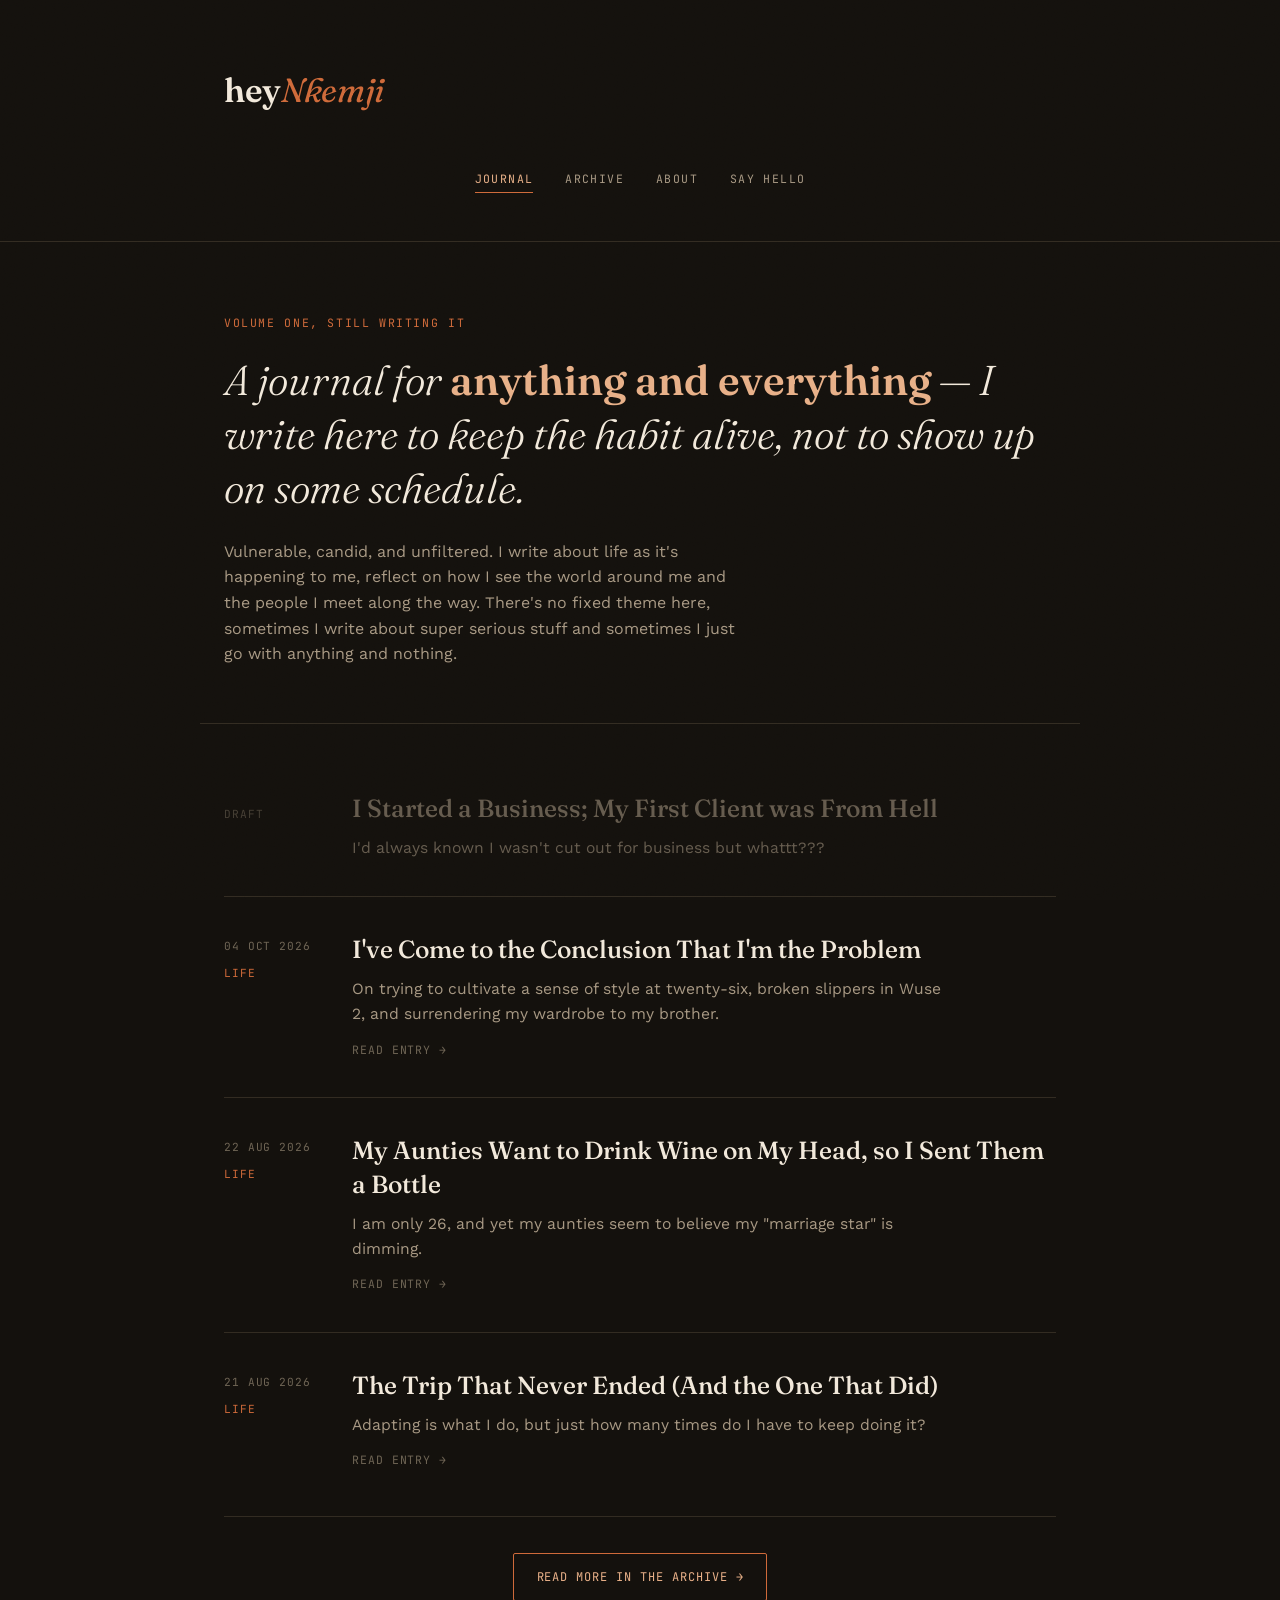
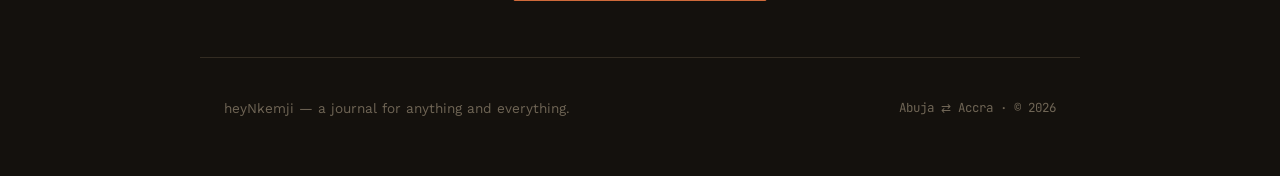
==== commit 9d754844: "del entry" ====
--- a/index.html
+++ b/index.html
@@ -79,18 +79,6 @@
 
     <article class="entry">
       <div class="entry__meta">
-        <time datetime="2026-10-05">05 Oct 2026</time>
-        <span class="tag">Life, Sex</span>
-      </div>
-      <div>
-        <h2 class="entry__title"><a href="coitus-in-cramped-compartments.html">Coitus in Cramped Compartments</a></h2>
-        <p class="entry__excerpt">Where do the limbs even go?... figuring out the mechanics of car sex through a friend's 5 AM gist (with her consent o).</p>
-        <a class="entry__read" href="coitus-in-cramped-compartments.html">Read entry</a>
-      </div>
-    </article>
-
-    <article class="entry">
-      <div class="entry__meta">
         <time datetime="2026-10-04">04 Oct 2026</time>
         <span class="tag">Life</span>
       </div>
@@ -113,6 +101,18 @@
       </div>
     </article>
 
+    <article class="entry">
+      <div class="entry__meta">
+        <time datetime="2026-08-21">21 Aug 2026</time>
+        <span class="tag">Life</span>
+      </div>
+      <div>
+        <h2 class="entry__title"><a href="the-trip-that-never-ended.html">The Trip That Never Ended (And the One That Did)</a></h2>
+        <p class="entry__excerpt">Adapting is what I do, but just how many times do I have to keep doing it?</p>
+        <a class="entry__read" href="the-trip-that-never-ended.html">Read entry</a>
+      </div>
+    </article>
+
     <div class="entries__more">
       <a class="btn" href="archive.html">Read more in the archive →</a>
     </div>
